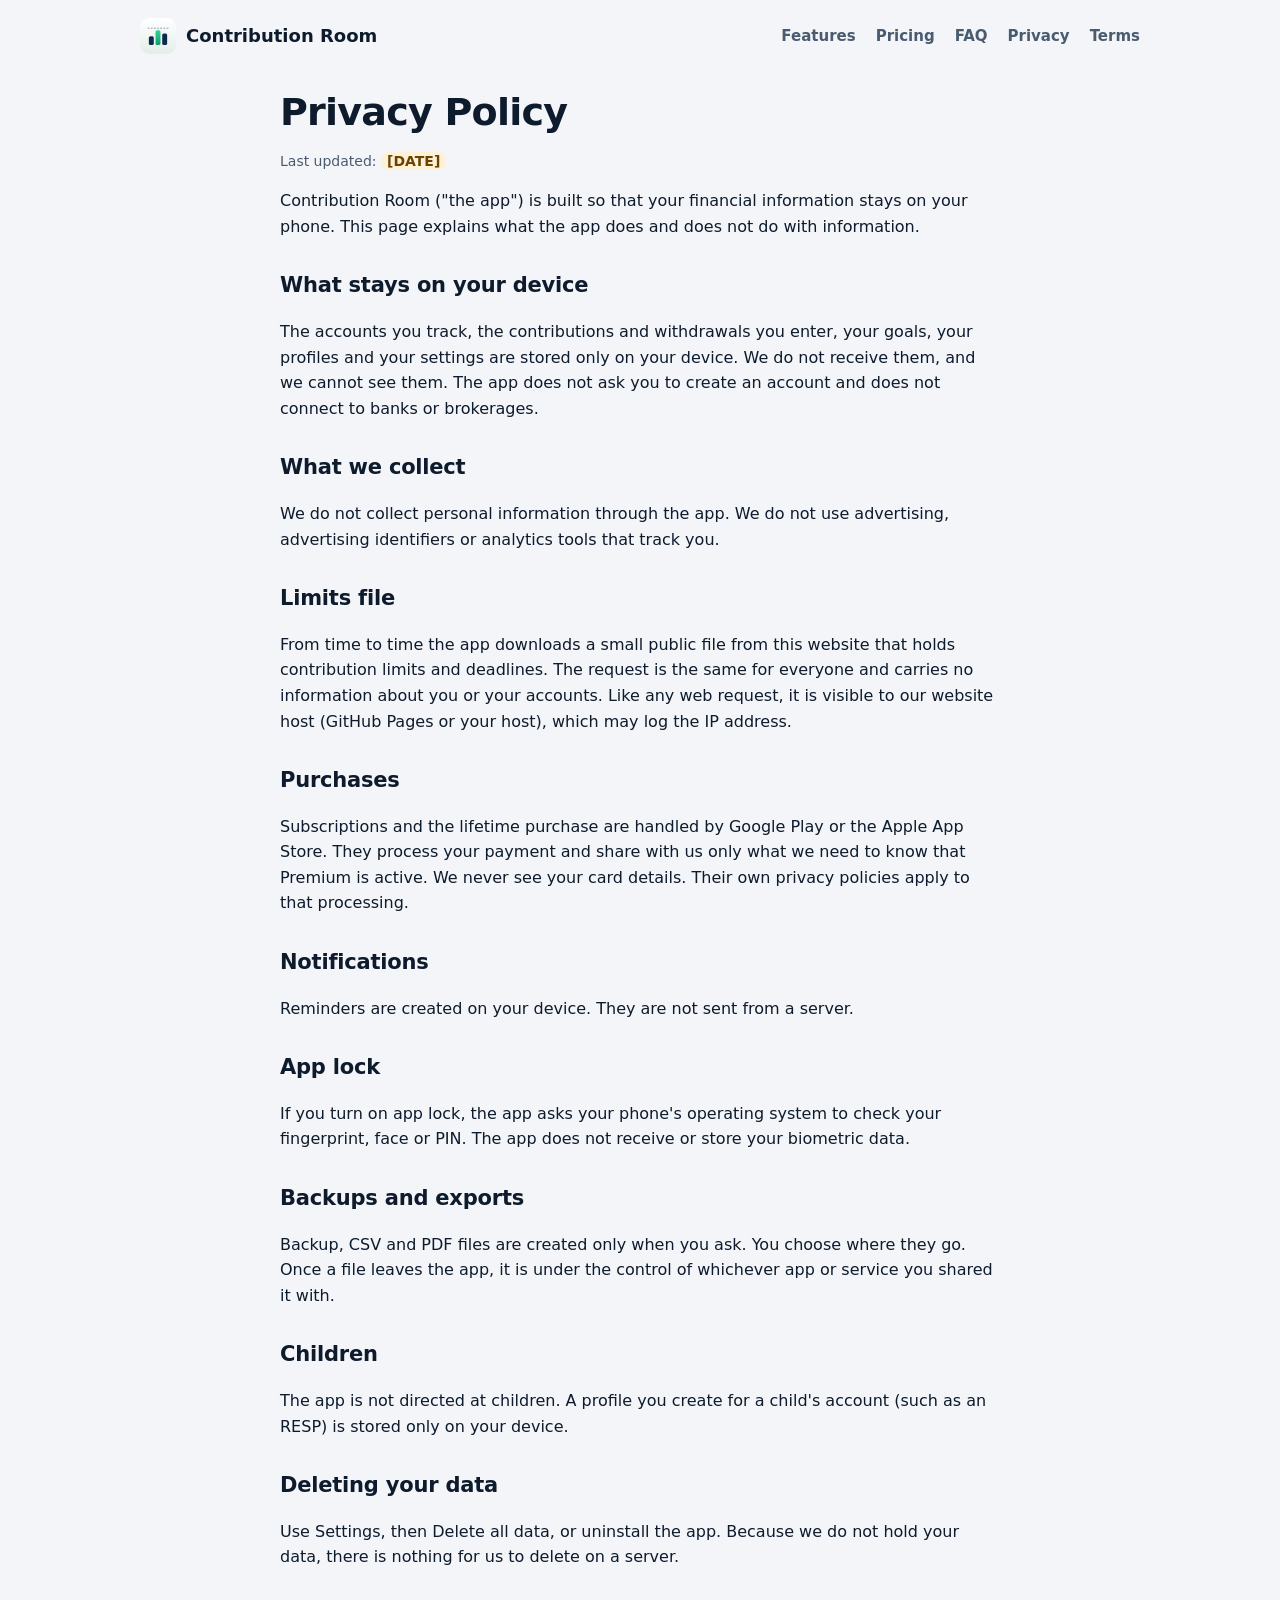
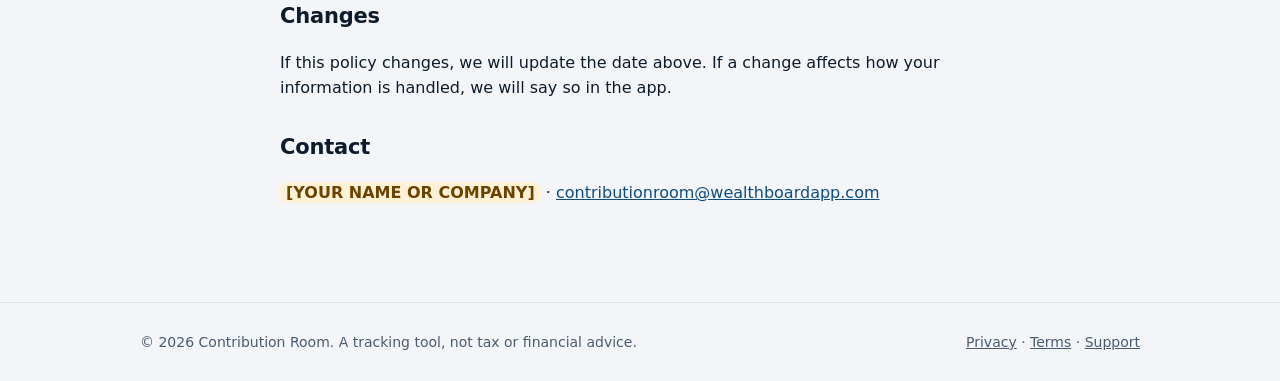
==== privacy.html @ 17683a4e "Add files via upload added all files for the site" ====
<!doctype html>
<html lang="en">
<head>
<meta charset="utf-8">
<meta name="viewport" content="width=device-width,initial-scale=1">
<title>Privacy Policy</title>
<meta name="description" content="How Contribution Room handles your information.">
<link rel="icon" href="favicon.svg" type="image/svg+xml">
<link rel="apple-touch-icon" href="icon-512.png">
<link rel="stylesheet" href="styles.css">
</head>
<body>
<div class="wrap">
<nav><a class="brand" href="index.html"><img src="logo.svg" alt="">Contribution Room</a>
<div class="links"><a href="index.html#features">Features</a><a href="index.html#pricing">Pricing</a><a href="index.html#faq">FAQ</a><a href="privacy.html">Privacy</a><a href="terms.html">Terms</a></div></nav>
</div>
<main class="wrap doc">
<h1>Privacy Policy</h1>
<p class="meta">Last updated: <span class="todo">[DATE]</span></p>
<p>Contribution Room ("the app") is built so that your financial information stays on your phone. This page explains what the app does and does not do with information.</p>

<h2>What stays on your device</h2>
<p>The accounts you track, the contributions and withdrawals you enter, your goals, your profiles and your settings are stored only on your device. We do not receive them, and we cannot see them. The app does not ask you to create an account and does not connect to banks or brokerages.</p>

<h2>What we collect</h2>
<p>We do not collect personal information through the app. We do not use advertising, advertising identifiers or analytics tools that track you.</p>

<h2>Limits file</h2>
<p>From time to time the app downloads a small public file from this website that holds contribution limits and deadlines. The request is the same for everyone and carries no information about you or your accounts. Like any web request, it is visible to our website host (GitHub Pages or your host), which may log the IP address.</p>

<h2>Purchases</h2>
<p>Subscriptions and the lifetime purchase are handled by Google Play or the Apple App Store. They process your payment and share with us only what we need to know that Premium is active. We never see your card details. Their own privacy policies apply to that processing.</p>

<h2>Notifications</h2>
<p>Reminders are created on your device. They are not sent from a server.</p>

<h2>App lock</h2>
<p>If you turn on app lock, the app asks your phone's operating system to check your fingerprint, face or PIN. The app does not receive or store your biometric data.</p>

<h2>Backups and exports</h2>
<p>Backup, CSV and PDF files are created only when you ask. You choose where they go. Once a file leaves the app, it is under the control of whichever app or service you shared it with.</p>

<h2>Children</h2>
<p>The app is not directed at children. A profile you create for a child's account (such as an RESP) is stored only on your device.</p>

<h2>Deleting your data</h2>
<p>Use Settings, then Delete all data, or uninstall the app. Because we do not hold your data, there is nothing for us to delete on a server.</p>

<h2>Changes</h2>
<p>If this policy changes, we will update the date above. If a change affects how your information is handled, we will say so in the app.</p>

<h2>Contact</h2>
<p><span class="todo">[YOUR NAME OR COMPANY]</span> · <a href="mailto:contributionroom@wealthboardapp.com">contributionroom@wealthboardapp.com</a></p>
</main>
<footer><div class="wrap"><div>© <span id="y">2026</span> Contribution Room. A tracking tool, not tax or financial advice.</div><div><a href="privacy.html">Privacy</a> · <a href="terms.html">Terms</a> · <a href="mailto:contributionroom@wealthboardapp.com">Support</a></div></div></footer>
<script>document.getElementById('y').textContent=new Date().getFullYear()</script>
</body></html>
---- styles.css ----
:root{--bg:#F3F5F8;--card:#fff;--ink:#0E1B2C;--muted:#4A5B70;--line:#DDE3EB;--navy:#123B5E;--navy2:#1D5C8C;--green:#1A8F5C;--mint:#E3F4EB;--link:#0F4C81}
@media(prefers-color-scheme:dark){:root{--bg:#0E141B;--card:#18212B;--ink:#EAF0F7;--muted:#9AA9BA;--line:#263240;--mint:#12362A;--link:#8CC4F2;--green:#3FBF86}}
*{box-sizing:border-box}
body{margin:0;background:var(--bg);color:var(--ink);font:16px/1.6 system-ui,-apple-system,"Segoe UI",Roboto,sans-serif}
a{color:var(--link)}
.wrap{max-width:1040px;margin:0 auto;padding-inline:20px}
nav{display:flex;align-items:center;justify-content:space-between;gap:16px;padding-block:18px;flex-wrap:wrap}
nav .brand{display:flex;align-items:center;gap:10px;font-weight:800;color:var(--ink);text-decoration:none;font-size:18px}
nav .brand img{width:36px;height:36px;border-radius:9px}
nav .links{display:flex;gap:20px;flex-wrap:wrap}
nav .links a{color:var(--muted);text-decoration:none;font-weight:600;font-size:15px}
nav .links a:hover{color:var(--ink)}
.hero{display:grid;grid-template-columns:1.1fr .9fr;gap:40px;align-items:center;padding-block:40px 56px}
h1{font-size:clamp(32px,5vw,52px);line-height:1.1;letter-spacing:-.02em;margin:0 0 16px;text-wrap:balance}
.lead{font-size:18px;color:var(--muted);max-width:52ch;margin:0 0 24px}
.cta{display:flex;gap:12px;flex-wrap:wrap}
.btn{display:inline-block;background:var(--navy);color:#fff;text-decoration:none;font-weight:700;padding:13px 22px;border-radius:14px}
.btn.alt{background:var(--card);color:var(--ink);border:1px solid var(--line)}
.btn[aria-disabled=true]{opacity:.65;pointer-events:none}
.note{font-size:13px;color:var(--muted);margin-top:12px}
.demo{background:linear-gradient(135deg,var(--navy),var(--navy2));border-radius:28px;padding:26px;color:#fff;box-shadow:0 20px 50px rgba(18,59,94,.25)}
.demo small{letter-spacing:.1em;text-transform:uppercase;font-size:11px;opacity:.75;font-weight:700}
.demo .big{font-size:42px;font-weight:800;letter-spacing:-.02em;margin:4px 0 14px}
.bar{height:10px;border-radius:99px;background:rgba(255,255,255,.2);overflow:hidden}.bar b{display:block;height:100%;width:38%;background:#3FBF86;border-radius:99px}
.rows{display:grid;gap:10px;margin-top:20px}
.row{background:rgba(255,255,255,.1);border-radius:16px;padding:12px 14px;display:flex;justify-content:space-between;font-weight:600;font-size:14px}
section{padding-block:40px}
h2{font-size:28px;letter-spacing:-.01em;margin:0 0 20px;text-wrap:balance}
.grid{display:grid;grid-template-columns:repeat(auto-fit,minmax(240px,1fr));gap:16px}
.card{background:var(--card);border:1px solid var(--line);border-radius:20px;padding:22px}
.card h3{margin:0 0 6px;font-size:17px}.card p{margin:0;color:var(--muted);font-size:15px}
.accts{display:flex;flex-wrap:wrap;gap:8px}.accts span{background:var(--mint);color:var(--green);font-weight:700;font-size:13px;padding:6px 12px;border-radius:99px}
.plans{display:grid;grid-template-columns:repeat(auto-fit,minmax(240px,1fr));gap:16px}
.plan strong{display:block;font-size:20px;margin-bottom:4px}
details{background:var(--card);border:1px solid var(--line);border-radius:16px;padding:14px 18px;margin-bottom:10px}
summary{font-weight:700;cursor:pointer}details p{color:var(--muted);margin:10px 0 0}
footer{border-top:1px solid var(--line);margin-top:40px;padding-block:28px;color:var(--muted);font-size:14px}
footer .wrap{display:flex;gap:16px 28px;flex-wrap:wrap;justify-content:space-between}
footer a{color:var(--muted)}
.doc{max-width:760px;padding-block:20px 40px}
.doc h1{font-size:clamp(28px,4vw,38px)}.doc h2{font-size:21px;margin:30px 0 8px}.doc p,.doc li{color:var(--ink)}
.doc .meta{color:var(--muted);font-size:14px}
.todo{background:#FFF1D6;color:#6B4300;border-radius:8px;padding:1px 6px;font-weight:600}
@media(prefers-color-scheme:dark){.todo{background:#3A2E10;color:#F2C46B}}
@media(max-width:800px){.hero{grid-template-columns:1fr;padding-block:20px 40px}}
:focus-visible{outline:3px solid #3FBF86;outline-offset:2px}
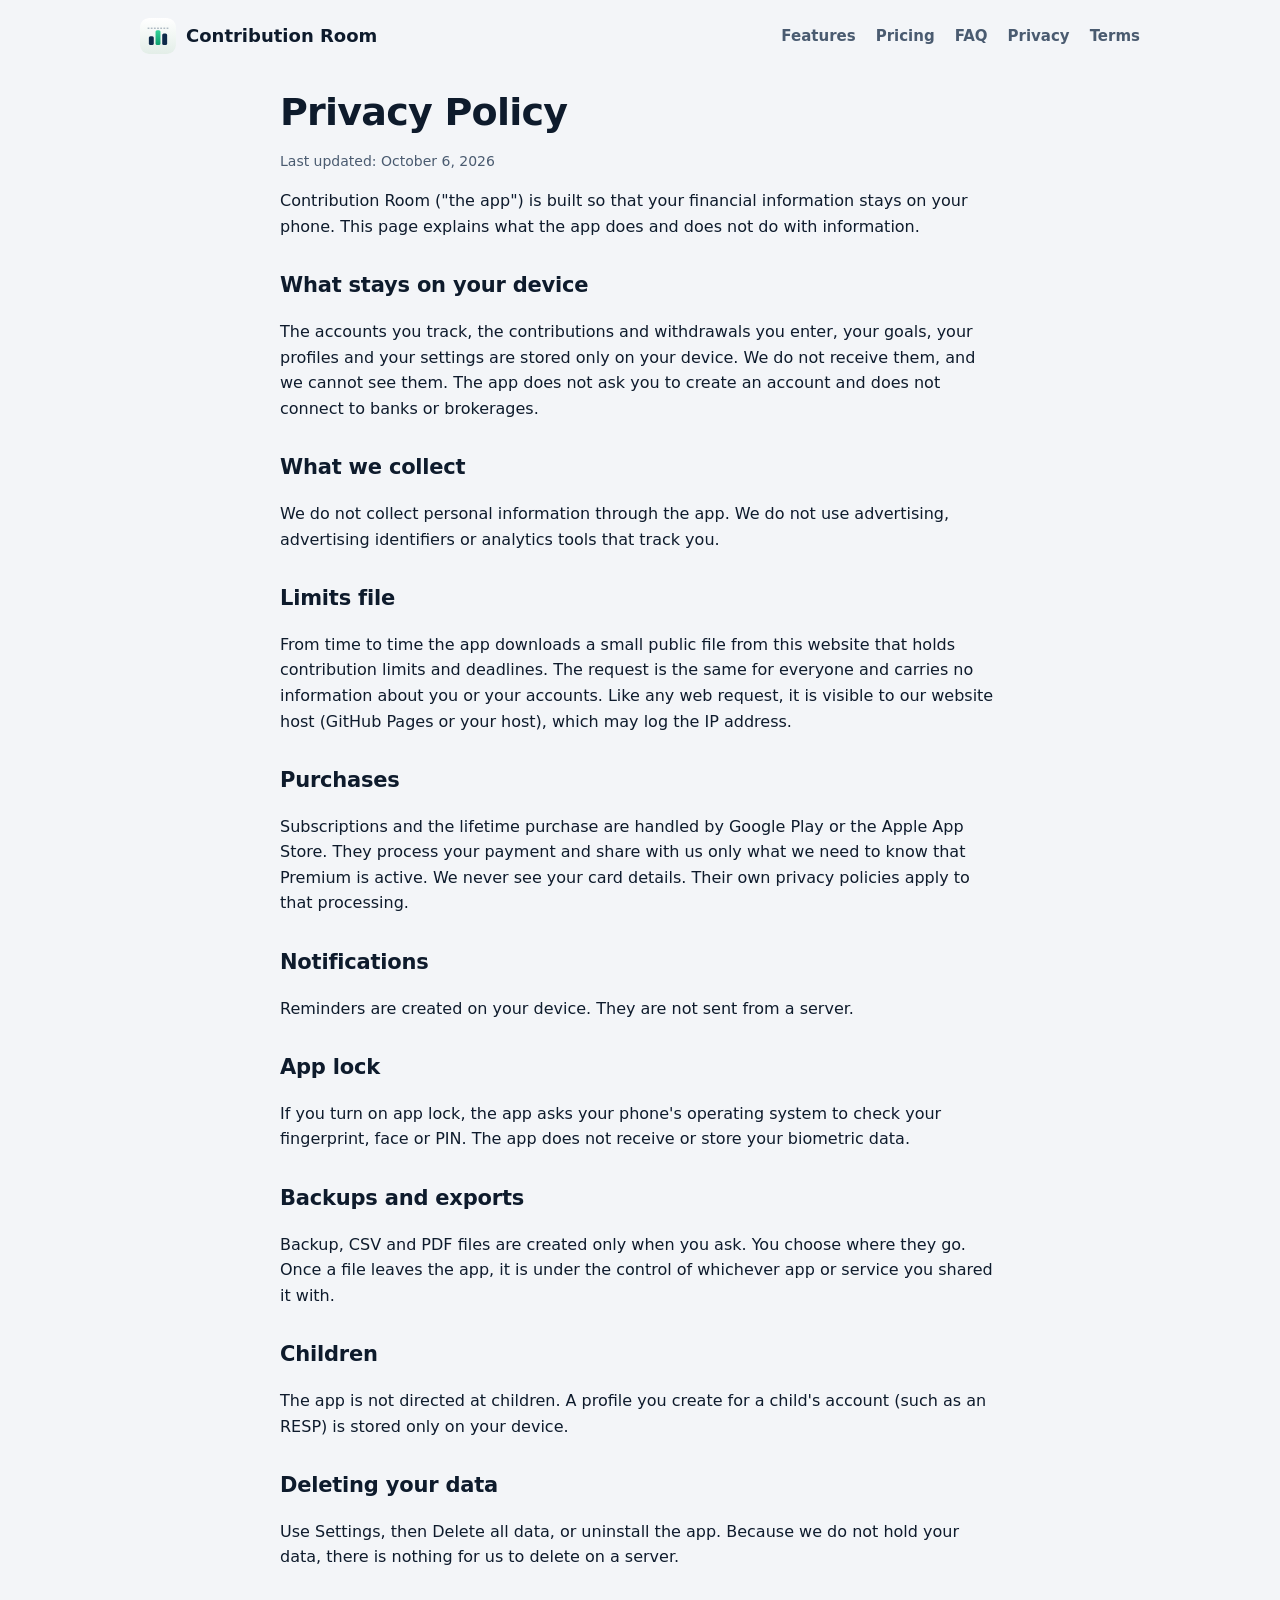
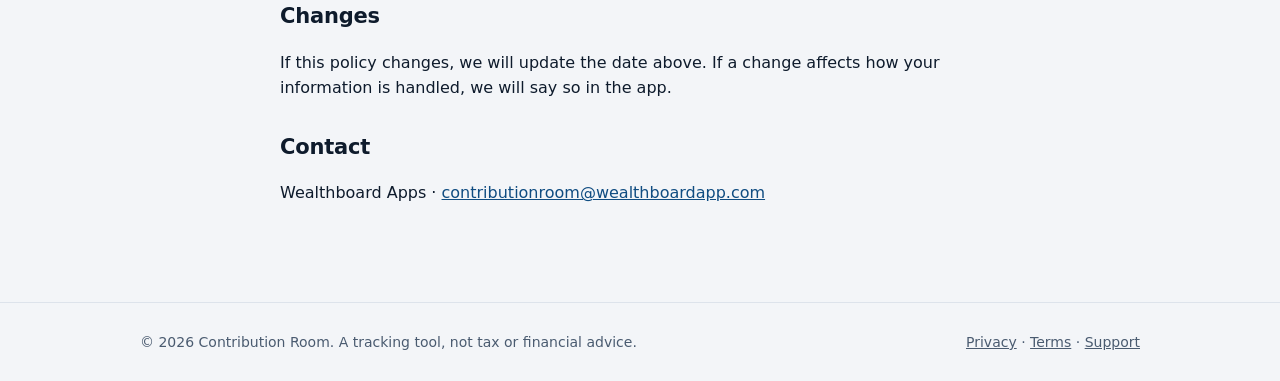
==== commit 961b2442: "Add files via upload updates on some of the html files" ====
--- a/privacy.html
+++ b/privacy.html
@@ -16,7 +16,7 @@
 </div>
 <main class="wrap doc">
 <h1>Privacy Policy</h1>
-<p class="meta">Last updated: <span class="todo">[DATE]</span></p>
+<p class="meta">Last updated: October 6, 2026</p>
 <p>Contribution Room ("the app") is built so that your financial information stays on your phone. This page explains what the app does and does not do with information.</p>
 
 <h2>What stays on your device</h2>
@@ -50,7 +50,7 @@
 <p>If this policy changes, we will update the date above. If a change affects how your information is handled, we will say so in the app.</p>
 
 <h2>Contact</h2>
-<p><span class="todo">[YOUR NAME OR COMPANY]</span> · <a href="mailto:contributionroom@wealthboardapp.com">contributionroom@wealthboardapp.com</a></p>
+<p>Wealthboard Apps · <a href="mailto:contributionroom@wealthboardapp.com">contributionroom@wealthboardapp.com</a></p>
 </main>
 <footer><div class="wrap"><div>© <span id="y">2026</span> Contribution Room. A tracking tool, not tax or financial advice.</div><div><a href="privacy.html">Privacy</a> · <a href="terms.html">Terms</a> · <a href="mailto:contributionroom@wealthboardapp.com">Support</a></div></div></footer>
 <script>document.getElementById('y').textContent=new Date().getFullYear()</script>
